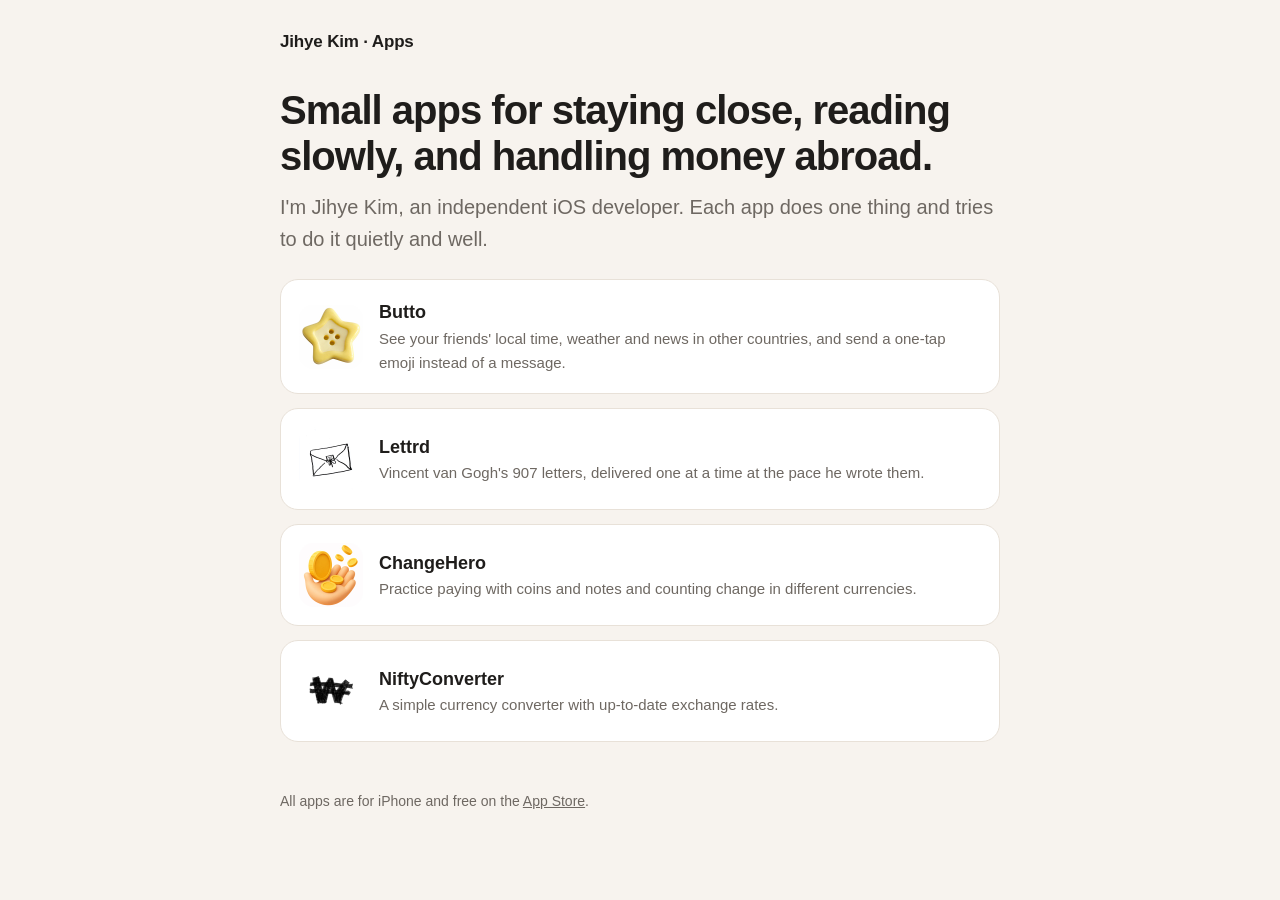
==== index.html @ 306c7d52 "Add app intro pages for Butto, Lettrd, ChangeHero and NiftyConverter Home page listing the apps, one" ====
<!doctype html>
<html lang="en">
<head>
<meta charset="utf-8">
<meta name="viewport" content="width=device-width, initial-scale=1">
<title>Apps by Jihye Kim — Butto, Lettrd, ChangeHero, NiftyConverter</title>
<meta name="description" content="Small, quiet iPhone apps by independent developer Jihye Kim: Butto (stay close to friends in other time zones), Lettrd (Van Gogh's letters, one at a time), ChangeHero (practice paying with cash) and NiftyConverter (currency converter).">
<link rel="canonical" href="https://wendoei.github.io/">
<link rel="stylesheet" href="/assets/style.css">
<meta property="og:title" content="Apps by Jihye Kim">
<meta property="og:description" content="Butto, Lettrd, ChangeHero and NiftyConverter — iPhone apps by an independent developer.">
<meta property="og:url" content="https://wendoei.github.io/">
<meta property="og:type" content="website">
<script type="application/ld+json">
{
  "@context": "https://schema.org",
  "@type": "Person",
  "@id": "https://wendoei.github.io/#developer",
  "name": "Jihye Kim",
  "url": "https://wendoei.github.io/",
  "jobTitle": "Independent iOS developer",
  "sameAs": ["https://apps.apple.com/us/developer/jihye-kim/id1760867780"],
  "makesOffer": [
    {"@type": "Offer", "itemOffered": {"@id": "https://wendoei.github.io/butto/#app"}},
    {"@type": "Offer", "itemOffered": {"@id": "https://wendoei.github.io/lettrd/#app"}},
    {"@type": "Offer", "itemOffered": {"@id": "https://wendoei.github.io/changehero/#app"}},
    {"@type": "Offer", "itemOffered": {"@id": "https://wendoei.github.io/niftyconverter/#app"}}
  ]
}
</script>
</head>
<body>
<div class="wrap">
  <header class="site"><a class="home" href="/">Jihye Kim · Apps</a></header>

  <h1>Small apps for staying close, reading slowly, and handling money abroad.</h1>
  <p class="lead">I'm Jihye Kim, an independent iOS developer. Each app does one thing and tries to do it quietly and well.</p>

  <div class="apps">
    <a class="card app-row" href="/butto/">
      <img src="/assets/butto.jpg" alt="Butto app icon" width="64" height="64">
      <div><strong>Butto</strong><span>See your friends' local time, weather and news in other countries, and send a one-tap emoji instead of a message.</span></div>
    </a>
    <a class="card app-row" href="/lettrd/">
      <img src="/assets/lettrd.jpg" alt="Lettrd app icon" width="64" height="64">
      <div><strong>Lettrd</strong><span>Vincent van Gogh's 907 letters, delivered one at a time at the pace he wrote them.</span></div>
    </a>
    <a class="card app-row" href="/changehero/">
      <img src="/assets/changehero.jpg" alt="ChangeHero app icon" width="64" height="64">
      <div><strong>ChangeHero</strong><span>Practice paying with coins and notes and counting change in different currencies.</span></div>
    </a>
    <a class="card app-row" href="/niftyconverter/">
      <img src="/assets/niftyconverter.jpg" alt="NiftyConverter app icon" width="64" height="64">
      <div><strong>NiftyConverter</strong><span>A simple currency converter with up-to-date exchange rates.</span></div>
    </a>
  </div>

  <footer class="site">
    All apps are for iPhone and free on the <a href="https://apps.apple.com/us/developer/jihye-kim/id1760867780">App Store</a>.
  </footer>
</div>
</body>
</html>
---- assets/style.css ----
:root {
  --bg: #F7F3EE;
  --card: #FFFFFF;
  --ink: #1F1D1B;
  --muted: #6E6862;
  --line: #E8E1D8;
  --accent: #E07A5F;
  --accent-soft: #FBE9E3;
  --radius: 18px;
  color-scheme: light dark;
}
@media (prefers-color-scheme: dark) {
  :root {
    --bg: #161514;
    --card: #211F1D;
    --ink: #F3EFEA;
    --muted: #A59E96;
    --line: #34302C;
    --accent: #EC8F76;
    --accent-soft: #3A2620;
  }
}
* { box-sizing: border-box; }
html { -webkit-text-size-adjust: 100%; }
body {
  margin: 0;
  background: var(--bg);
  color: var(--ink);
  font: 17px/1.6 -apple-system, BlinkMacSystemFont, "SF Pro Text", "Apple SD Gothic Neo", "Hiragino Sans", "Segoe UI", Roboto, sans-serif;
}
a { color: var(--accent); text-decoration: none; }
a:hover { text-decoration: underline; }
.wrap { max-width: 760px; margin: 0 auto; padding: 0 20px; }

header.site { padding: 28px 0 8px; }
header.site a.home { color: var(--ink); font-weight: 700; letter-spacing: -0.01em; }
footer.site { padding: 48px 0 40px; color: var(--muted); font-size: 14px; }
footer.site a { color: var(--muted); text-decoration: underline; }

h1 { font-size: 40px; line-height: 1.15; letter-spacing: -0.025em; margin: 24px 0 12px; }
h2 { font-size: 24px; letter-spacing: -0.015em; margin: 44px 0 12px; }
h3 { font-size: 18px; margin: 0 0 6px; }
p.lead { font-size: 20px; color: var(--muted); margin: 0 0 24px; }
.muted { color: var(--muted); }

.app-hero { display: flex; gap: 20px; align-items: center; margin-top: 24px; }
.app-hero img { width: 96px; height: 96px; border-radius: 22px; flex: none; box-shadow: 0 2px 10px rgba(0,0,0,.08); }
.app-hero h1 { margin: 0; }
.app-hero p { margin: 4px 0 0; color: var(--muted); }

.btn {
  display: inline-flex; align-items: center; gap: 8px;
  background: var(--ink); color: var(--bg);
  padding: 12px 20px; border-radius: 12px; font-weight: 600; font-size: 16px;
}
.btn:hover { text-decoration: none; opacity: .9; }
.actions { margin: 24px 0 8px; display: flex; gap: 12px; flex-wrap: wrap; }

.grid { display: grid; grid-template-columns: repeat(auto-fit, minmax(220px, 1fr)); gap: 14px; }
.card {
  background: var(--card); border: 1px solid var(--line);
  border-radius: var(--radius); padding: 18px;
}
.card p { margin: 0; color: var(--muted); font-size: 15px; }

.apps { display: grid; gap: 14px; margin-top: 8px; }
.app-row { display: flex; gap: 16px; align-items: center; color: var(--ink); }
.app-row:hover { text-decoration: none; border-color: var(--accent); }
.app-row img { width: 64px; height: 64px; border-radius: 15px; flex: none; }
.app-row strong { font-size: 18px; }
.app-row span { display: block; color: var(--muted); font-size: 15px; }

.faq details { background: var(--card); border: 1px solid var(--line); border-radius: 14px; padding: 14px 18px; margin-bottom: 10px; }
.faq summary { cursor: pointer; font-weight: 600; }
.faq details p { margin: 10px 0 0; color: var(--muted); }

ul.points { padding-left: 20px; }
ul.points li { margin: 6px 0; }
.note { background: var(--accent-soft); border-radius: 14px; padding: 14px 18px; font-size: 15px; }

@media (max-width: 520px) {
  h1 { font-size: 32px; }
  .app-hero img { width: 76px; height: 76px; border-radius: 18px; }
}
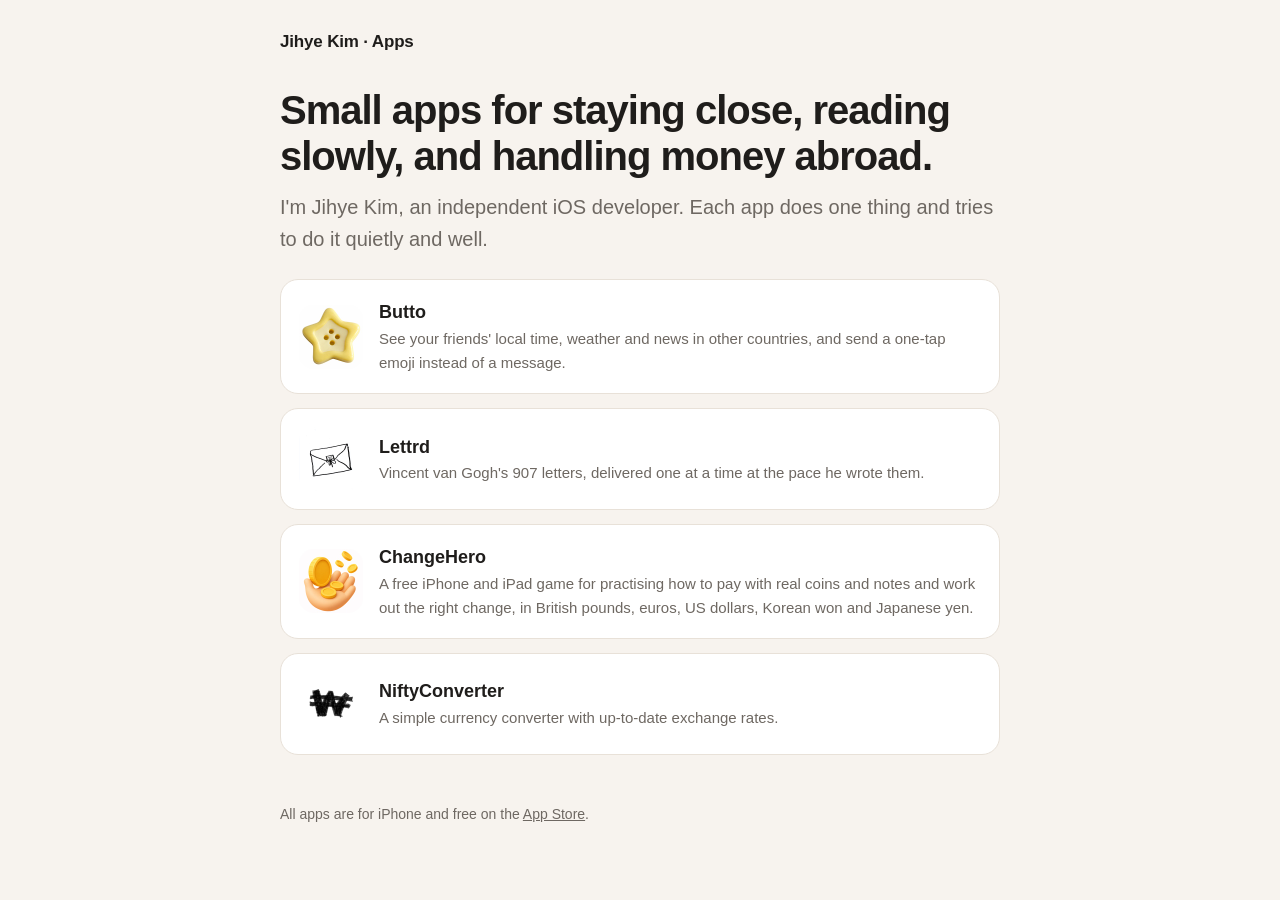
==== commit 41b81f05: "Rewrite ChangeHero page with features, FAQ and structured data - One-line definition shared by the p" ====
--- a/index.html
+++ b/index.html
@@ -47,7 +47,7 @@
     </a>
     <a class="card app-row" href="/changehero/">
       <img src="/assets/changehero.jpg" alt="ChangeHero app icon" width="64" height="64">
-      <div><strong>ChangeHero</strong><span>Practice paying with coins and notes and counting change in different currencies.</span></div>
+      <div><strong>ChangeHero</strong><span>A free iPhone and iPad game for practising how to pay with real coins and notes and work out the right change, in British pounds, euros, US dollars, Korean won and Japanese yen.</span></div>
     </a>
     <a class="card app-row" href="/niftyconverter/">
       <img src="/assets/niftyconverter.jpg" alt="NiftyConverter app icon" width="64" height="64">
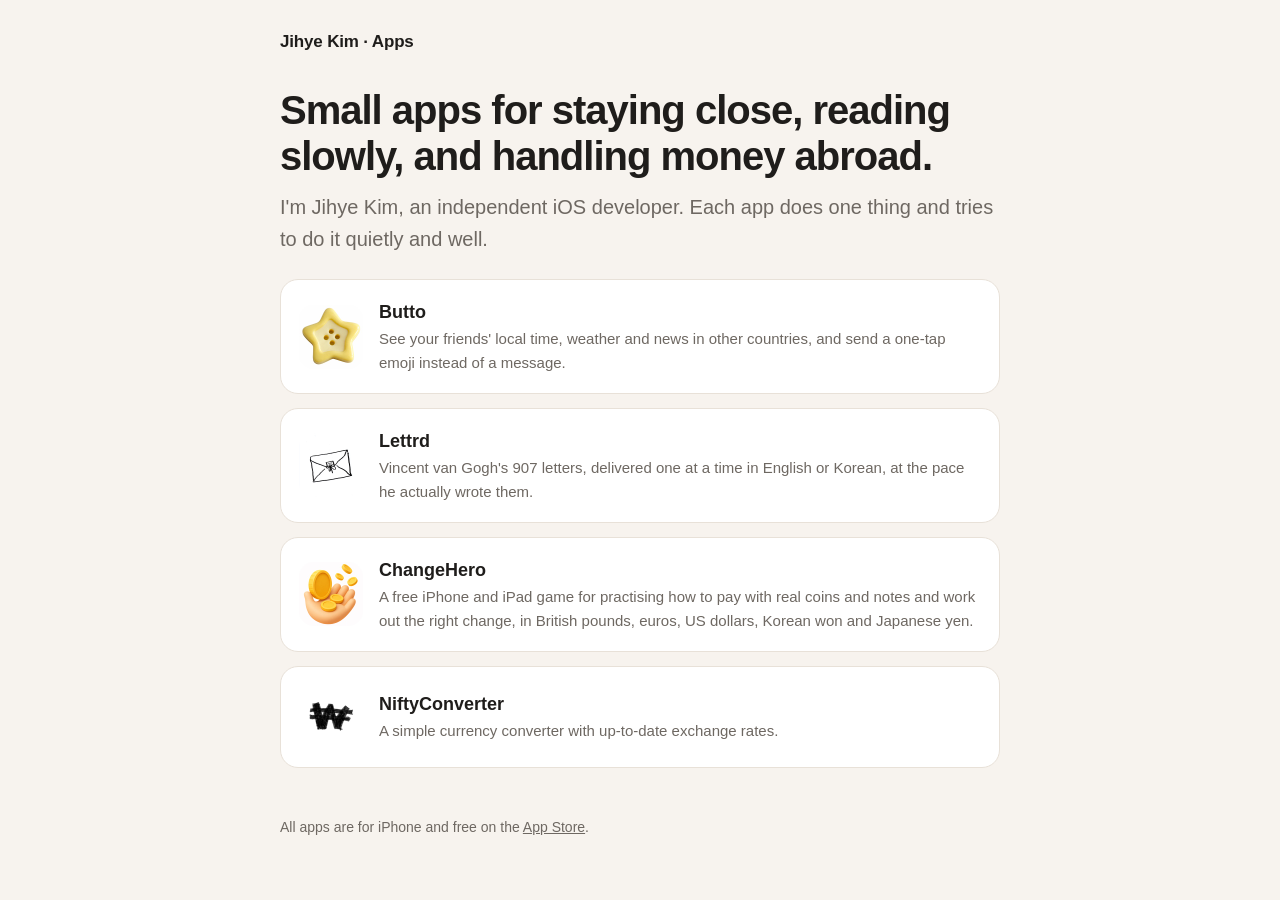
==== commit 5420431f: "Rewrite Lettrd page with features, FAQ and structured data Expand /lettrd/ to match the butto page: " ====
--- a/index.html
+++ b/index.html
@@ -43,7 +43,7 @@
     </a>
     <a class="card app-row" href="/lettrd/">
       <img src="/assets/lettrd.jpg" alt="Lettrd app icon" width="64" height="64">
-      <div><strong>Lettrd</strong><span>Vincent van Gogh's 907 letters, delivered one at a time at the pace he wrote them.</span></div>
+      <div><strong>Lettrd</strong><span>Vincent van Gogh's 907 letters, delivered one at a time in English or Korean, at the pace he actually wrote them.</span></div>
     </a>
     <a class="card app-row" href="/changehero/">
       <img src="/assets/changehero.jpg" alt="ChangeHero app icon" width="64" height="64">
